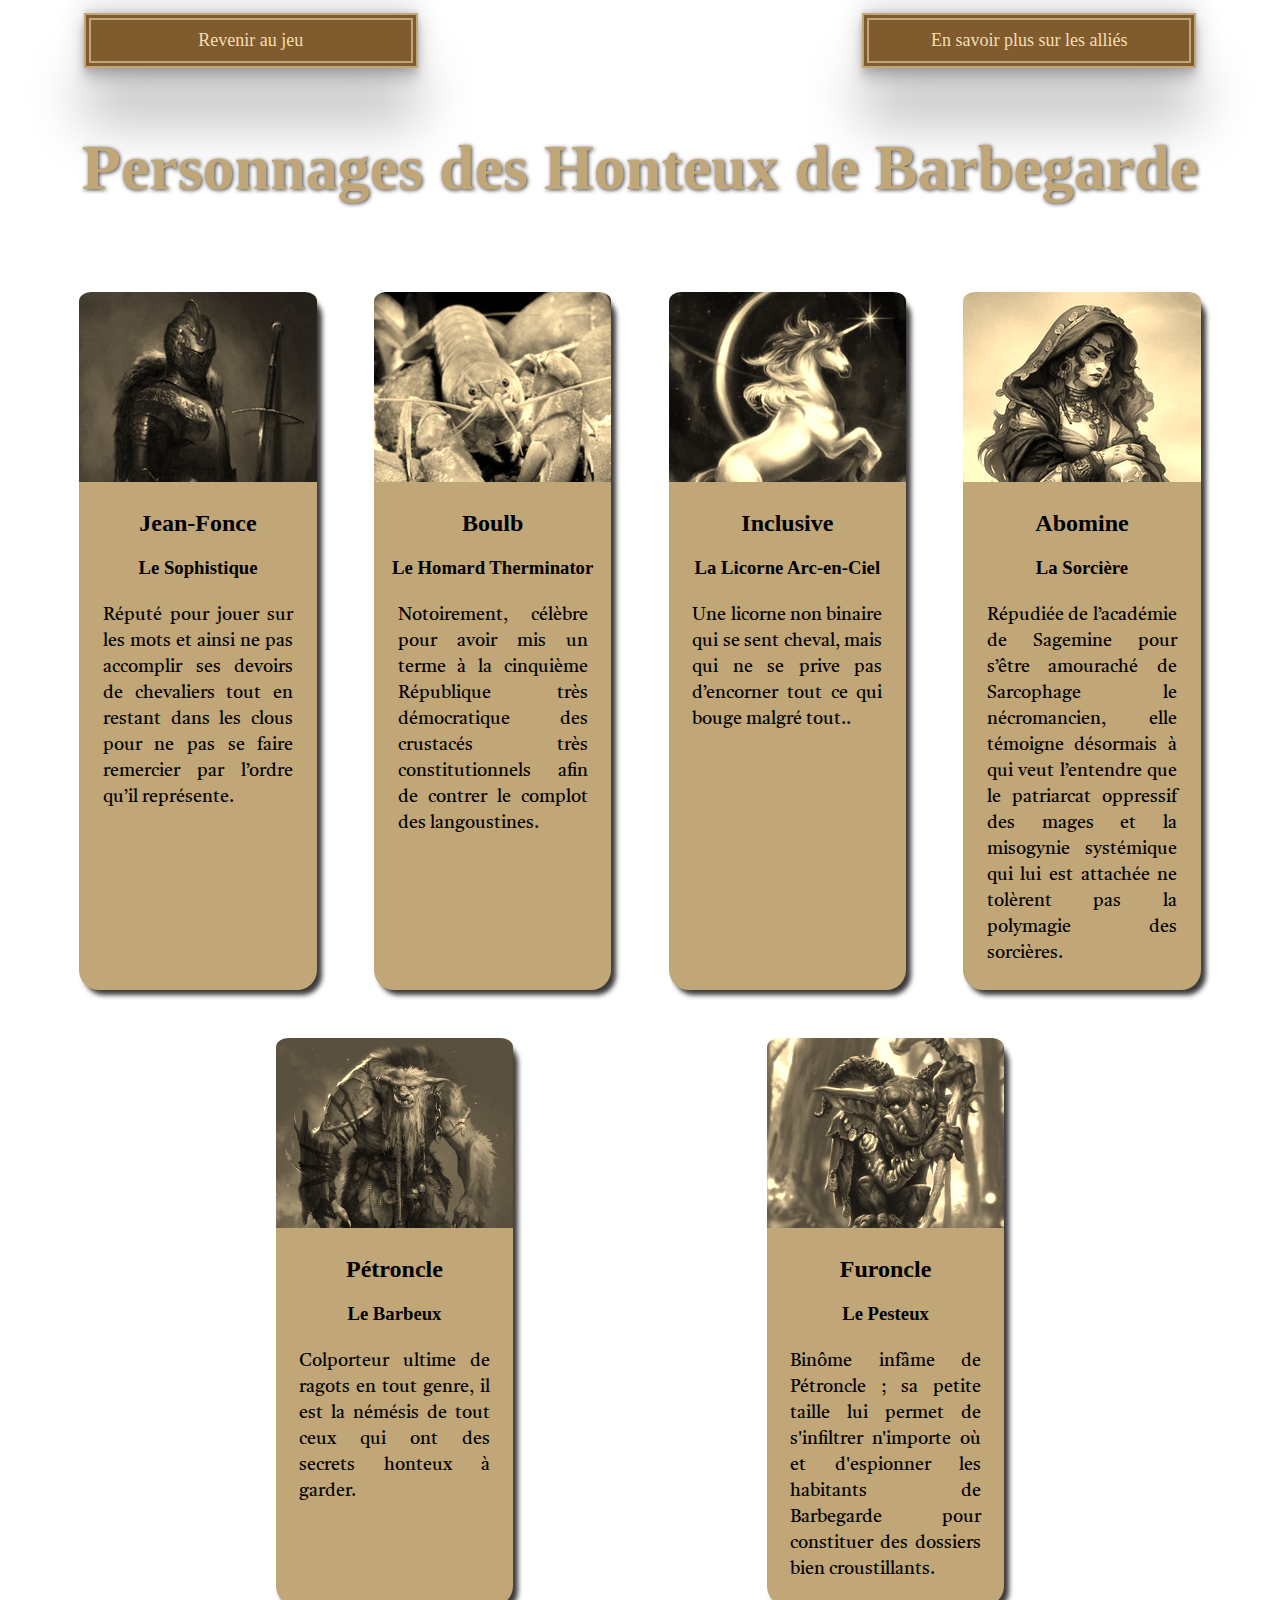
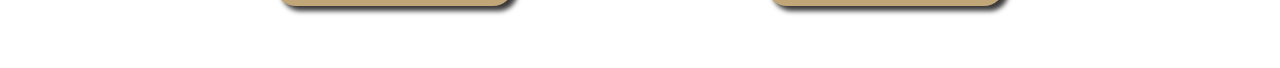
==== adversaires.html @ 73833881 "suite" ====
<!DOCTYPE html>
<html lang="fr">
<head>
    <meta charset="UTF-8">
    <meta http-equiv="X-UA-Compatible" content="IE=edge">
    <meta name="viewport" content="width=device-width, initial-scale=1.0">
    <link rel="stylesheet" href="./public/assets/css/cards.css">
    <link href="https://fonts.googleapis.com/css2?family=Permanent+Marker&family=Tiro+Tamil&display=swap" rel="stylesheet">
    <title>Personnages des Honteux de Barbegarde</title>
</head>
<body>
    <header>
        <nav>
            <a href="./index.html"><button>Revenir au jeu</button></a>
            <a href="./allies.html"><button>En savoir plus sur les alliés</button></a>
        </nav>
    </header>

    <h1>Personnages des Honteux de Barbegarde</h1>

    <!-- Premier lot de cartes -->
    <div class="container">
        <div class="card">
            <img src="./public/assets/img/Jean-Fonce2.jpg" title="Jean-Fonce le Sophistique" alt="Jean-Fonce">
            <div>
                <h2>Jean-Fonce</h2>
                <h3>Le Sophistique</h3>
                <p>Réputé pour jouer sur les mots et ainsi ne pas accomplir ses devoirs de chevaliers tout en restant dans les clous pour ne pas se faire remercier par l’ordre qu’il représente. </p>
            </div>
        </div>
        <div class="card">
            <img src="./public/assets/img/Homard2.jpg" title="Boulb le Homard Therminator" alt="Boulb">
            <div>
                <h2>Boulb</h2>
                <h3>Le Homard Therminator</h3>
                <p>Notoirement, célèbre pour avoir mis un terme à la cinquième République très démocratique des crustacés très constitutionnels 
                    afin de contrer le complot des langoustines.</p>
            </div> 
        </div>
        <div class="card">
            <img src="./public/assets/img/Licorne2.jpg" title="Licorne Arc-en-Ciel" alt="Licorne">
            <div>
                <h2>Inclusive</h2>
                <h3>La Licorne Arc-en-Ciel</h3>
                <p>Une licorne non binaire qui se sent cheval, mais qui ne se prive pas d’encorner tout ce qui bouge malgré tout..</p>
            </div>
        </div>
        <div class="card">
            <img src="./public/assets/img/Abomine2.jpg" title="Abomine la Sorcière" alt="Abomine">
            <div>
                <h2>Abomine</h2>
                <h3>La Sorcière</h3>
                <p>Répudiée de l’académie de Sagemine pour s’être amouraché de Sarcophage le nécromancien, elle témoigne désormais à qui veut l’entendre 
                    que le patriarcat oppressif des mages et la misogynie systémique qui lui est attachée ne tolèrent pas la polymagie des sorcières.</p>
            </div>
        </div>

    <!-- Deuxième lot de cartes -->
        <div class="card">
            <img src="./public/assets/img/Pétroncle2.jpg" title="Pétroncle le Barbeux" alt="Pétroncle">
            <div>
                <h2>Pétroncle</h2>
                <h3>Le Barbeux</h3>
                <p>Colporteur ultime de ragots en tout genre, il est la némésis de tout ceux qui ont des secrets honteux à garder.</p>
            </div>
        </div>
        <div class="card">
            <img src="./public/assets/img/Furoncle2.jpg" title="Furoncle le Pesteux" alt="Furoncle">
            <div>
                <h2>Furoncle</h2>
                <h3>Le Pesteux</h3>
                <p>Binôme infâme de Pétroncle ; sa petite taille lui permet de s'infiltrer n'importe où et d'espionner les habitants de Barbegarde pour constituer des dossiers bien croustillants.</p>
            </div>
        </div>

        <script>
            let mainMusic = new Audio("./public/assets/audio/Carte.mp3")

            mainMusic.play();
            mainMusic.loop = true;
        </script>
</body>
</html>
---- public/assets/css/cards.css ----
* {
    font-family: 'Tiro Tamil', serif;
}



body {
    background-image: url(../IMG/backiee-212576-landscape.jpg);
    background-size: cover;
    background-repeat: no-repeat;
    background-attachment: fixed;
}

header {
    margin-top: 1%;
    margin-bottom: 5%;
}

nav {
    display: flex;
    justify-content: space-between;
    padding-right: 6%;
    padding-left: 6%;
}

button {
    font-family: 'Permanent Marker', cursive;
    width: 100%;
    padding: 3%;
    box-shadow: rgba(0, 0, 0, 0.25) 0px 54px 55px, rgba(0, 0, 0, 0.12) 0px -12px 30px, rgba(0, 0, 0, 0.12) 0px 4px 6px, rgba(0, 0, 0, 0.17) 0px 12px 13px, rgba(0, 0, 0, 0.09) 0px -3px 5px;
    font-size: large;
    border-width: 7px;
    border-style: double;
    border-color: #C1A677;
    background-color: #805b2d;
    color: wheat;
    transition: 2s;
    cursor: pointer;
}

button:hover {
    background-color:#C1A677;
    border-color: #805b2d;
    color: black;
    transition: 2s;
}

a {
    width: 30%;
}

/* Blocks */

.container {
    display: flex;
    flex-wrap: wrap;
    justify-content: space-evenly;
    margin: 3%;
}

.card {
    background-color: #C1A677;
    width: 20%;
    margin: 2%;
    border-radius: 20px;
    transition-duration:2s;
    box-shadow: 5px 5px 5px #3B3939;
}


/* Cartes */

.container>.card>div {
    min-height: 20vh;
}

.container :hover {
    background-color: #809549;
    transition: 1s;
    -webkit-filter: sepia(0);
	filter: sepia(0);
}

img {
    width: 100%;
    border-top-left-radius: 5%;
    border-top-right-radius: 5%;
    -webkit-filter: sepia(100%);
	filter: sepia(100%);
    -webkit-transition: 3s ease-in-out;
    transition: 3s;
}


/* Textes */

h1 {
    font-family: 'Permanent Marker', cursive;
    font-size: 4rem;
    color: #C1A677;
    text-align: center;
    text-shadow: 1px 1px 4px #3B3939;
    margin-bottom: 5%;
}

h2, h3 {
    text-align: center;
    font-family: 'Permanent Marker', cursive;
}

p {
    text-align: justify;
    margin: 10%;
    font-size: large;
}



/* Responsive */

    @media (max-width: 1100px) and (min-width: 576px)  {

        .card {
            width: 27%;
        }
    }


    @media (max-width: 576px) {
        .container {
            display: block;
            
        }
    
        .card {
            width: 90%;
        }
    
        .container>.card>div {
            min-height:40vh;
            margin-bottom: 10%;
            padding-bottom: 3%;
        }
    
        nav {
            display: block;
            padding-right: 1%;
            padding-left: 1%;
        }
    
        button {
            width: 100%;
            font-size: large;
            padding: 5%;
            margin-bottom: 6%;
        }
    
        h1 {
            font-size: 2rem;
            margin-bottom: 15%;
        }
}
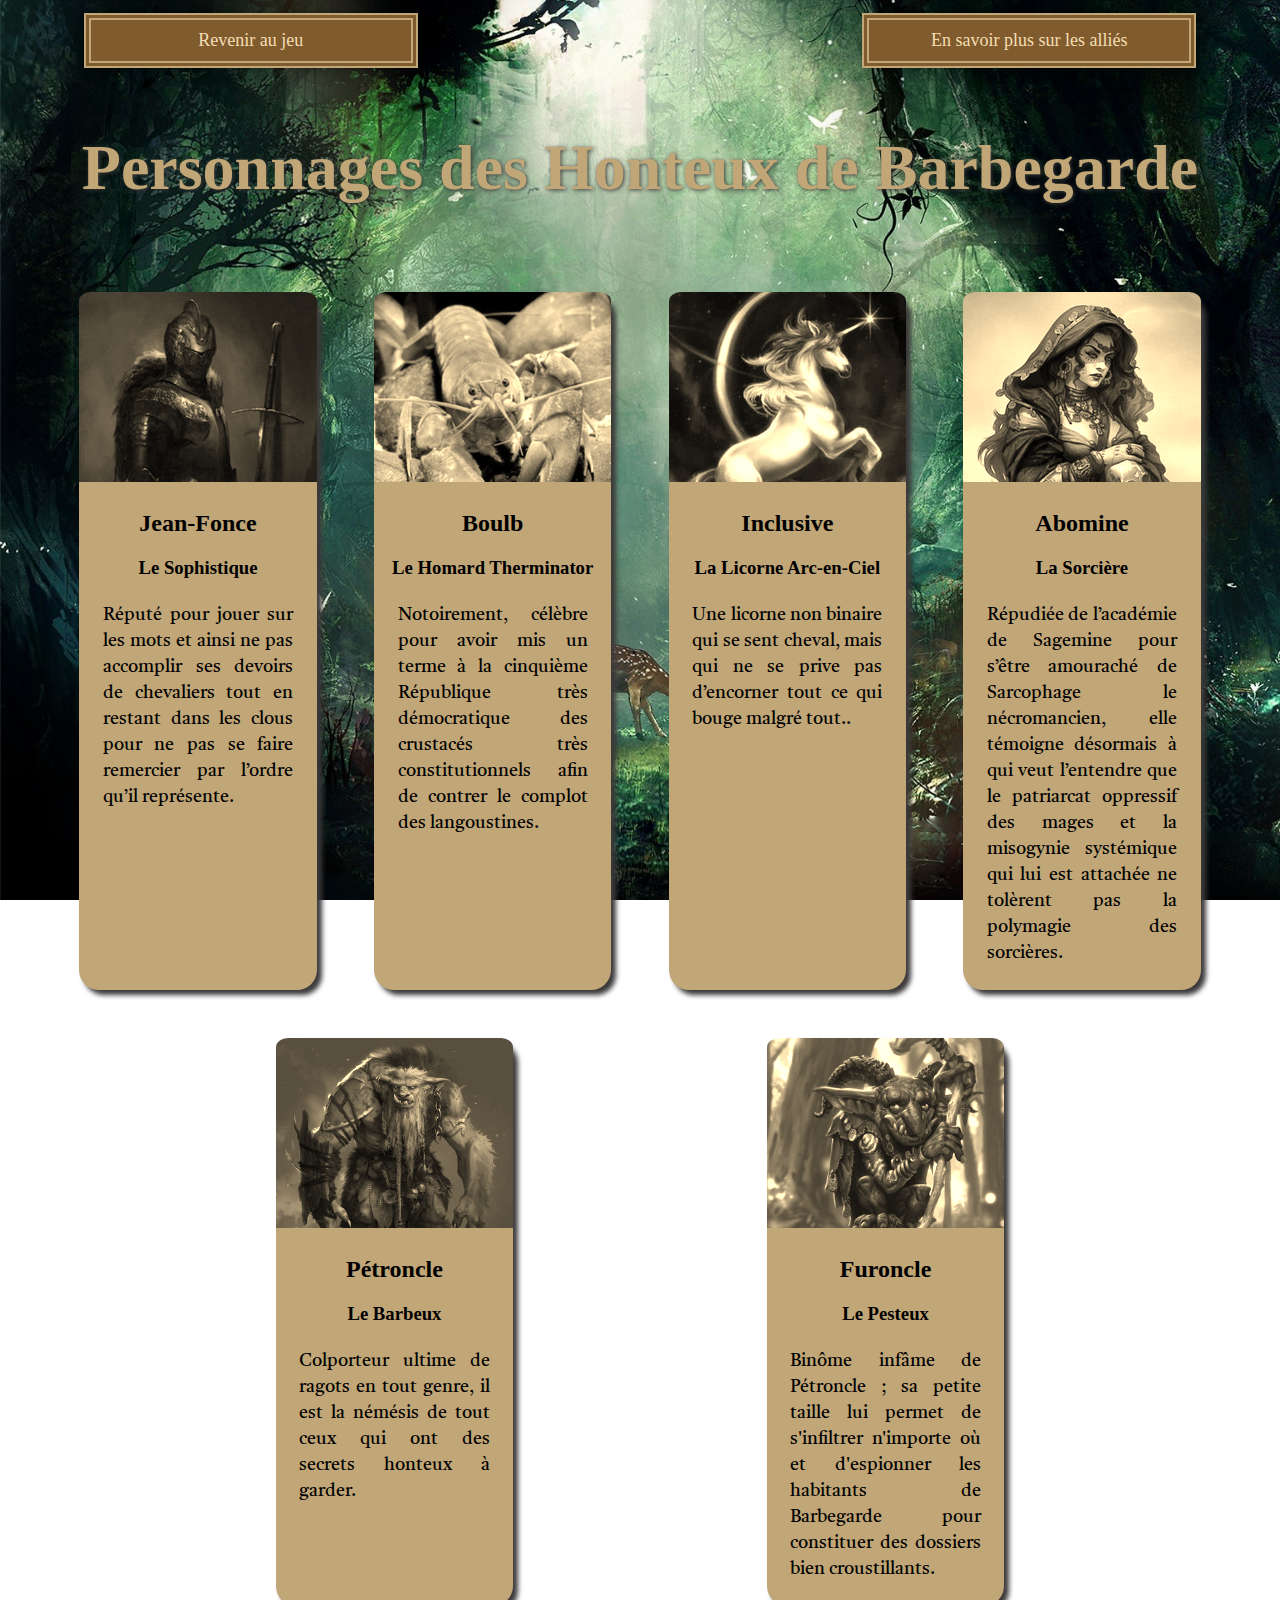
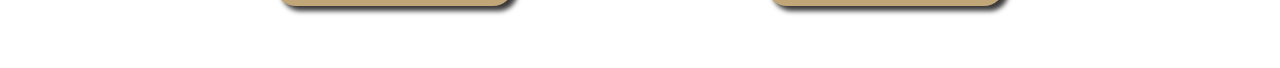
==== commit e7b2811b: "réajustement de la musique" ====
--- a/adversaires.html
+++ b/adversaires.html
@@ -77,6 +77,7 @@
             let mainMusic = new Audio("./public/assets/audio/Carte.mp3")
 
             mainMusic.play();
+            mainMusic.volume = 0.5;
             mainMusic.loop = true;
         </script>
 </body>
--- a/public/assets/css/cards.css
+++ b/public/assets/css/cards.css
@@ -5,7 +5,7 @@
 
 
 body {
-    background-image: url(../IMG/backiee-212576-landscape.jpg);
+    background-image: url(../img/backiee-212576-landscape.jpg);
     background-size: cover;
     background-repeat: no-repeat;
     background-attachment: fixed;
